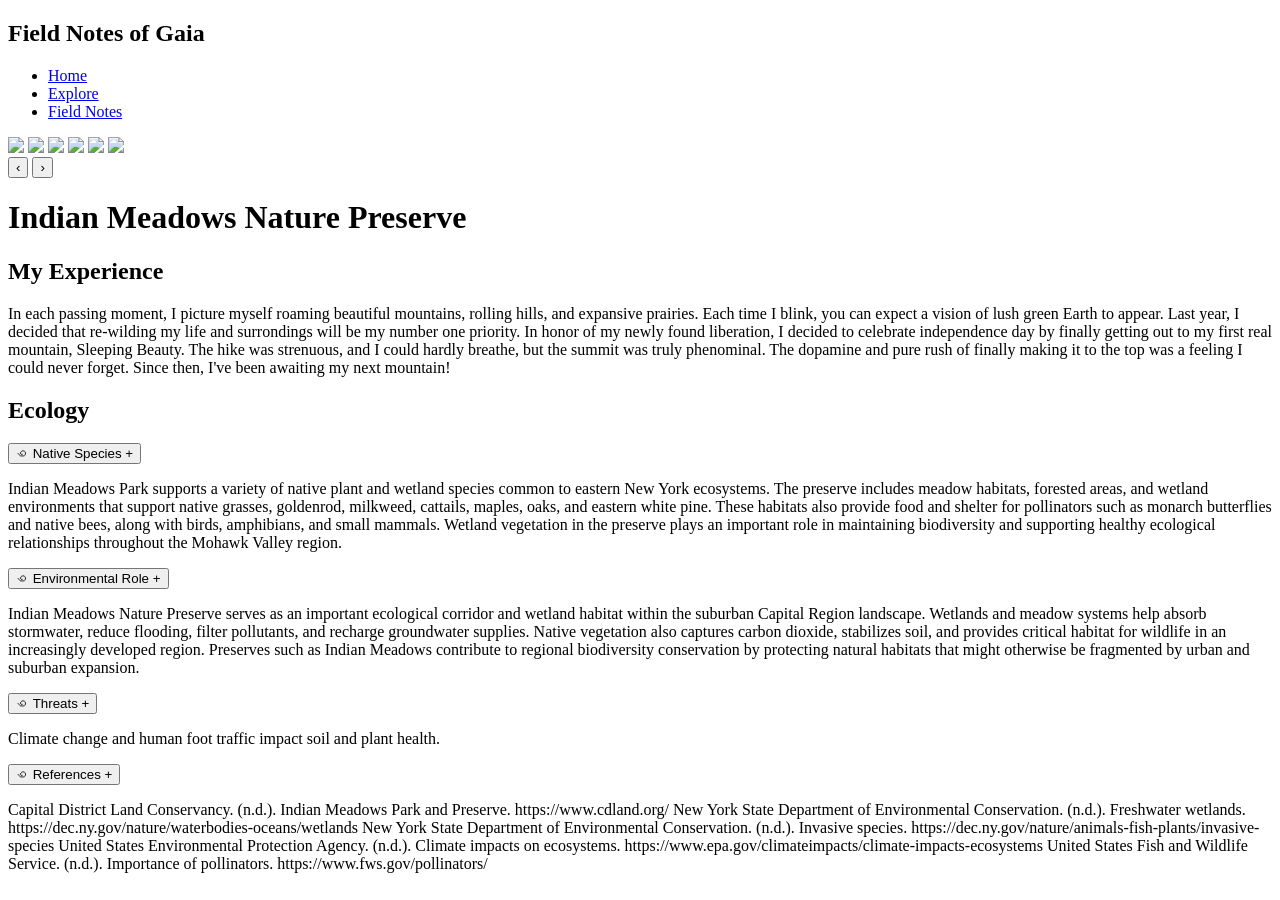
==== place2.html @ f4b52951 "Add files via upload" ====
<!DOCTYPE html>
<html lang="en">
<head> 
  <meta charset="UTF-8">
  <title>Place</title>
  <link rel="stylesheet" href="css/styles.css">
</head>
<body>

<nav>
  <h2>Field Notes of Gaia</h2>
  <ul>
    <li><a href="index.html">Home</a></li>
    <li><a href="explore.html">Explore</a></li>
    <li><a href="field-notes.html">Field Notes</a></li>
  </ul>
</nav>

<header class="place-hero-carousel">
    <div class="hero-track">
    <img src="images/idm1.jpg" class="hero-slide active">
    <img src="images/idm2.jpg" class="hero-slide">
    <img src="images/idm3.jpg" class="hero-slide">
    <img src="images/idm4.jpg" class="hero-slide">
    <img src="images/idm5.jpg" class="hero-slide">
    <img src="images/idm6.jpg" class="hero-slide">


  </div>

 <button class="hero-prev">‹</button>
 <button class="hero-next">›</button>

  <div class="hero-overlay">
  <h1>Indian Meadows Nature Preserve</h1>
</div>

</header>

<section class="place-content">
  <h2>My Experience</h2>
  <p></p>
  <p>
    In each passing moment, I picture myself roaming beautiful mountains, rolling hills, and expansive prairies. Each time I blink, you can expect
    a vision of lush green Earth to appear. Last year, I decided that re-wilding my life and surrondings will be my number one priority.  In honor of my newly found liberation, I decided to celebrate
    independence day by finally getting out to my first real mountain, Sleeping Beauty. The hike was strenuous, and I could hardly breathe, but the summit was truly phenominal. The dopamine and pure rush of finally 
    making it to the top was a feeling I could never forget. Since then, I've been awaiting my next mountain!
  </p>
</section>

<section class="ecology">
  <h2>Ecology</h2>

  <button class="toggle-btn">
    ꩜ Native Species <span class="arrow">+</span>
  </button>
  <div class="toggle-content">
    <p>Indian Meadows Park supports a variety of native plant and wetland species common to eastern New York ecosystems.
       The preserve includes meadow habitats, forested areas, and wetland environments that support native grasses, goldenrod, milkweed,
       cattails, maples, oaks, and eastern white pine. These habitats also provide food and shelter for pollinators such as monarch butterflies
       and native bees, along with birds, amphibians, and small mammals. Wetland vegetation in the preserve plays an important role in maintaining 
       biodiversity and supporting healthy ecological relationships throughout the Mohawk Valley region.
   </p>
  </div>

  <button class="toggle-btn">
    ꩜ Environmental Role <span class="arrow">+</span>

  </button>
  <div class="toggle-content">
    <p>Indian Meadows Nature Preserve serves as an important ecological corridor and wetland habitat within the suburban Capital Region landscape. Wetlands and meadow systems help absorb stormwater, reduce flooding, filter pollutants, and recharge groundwater supplies. Native vegetation also captures carbon dioxide, stabilizes soil, and provides critical habitat for wildlife in an increasingly developed region. Preserves such as Indian Meadows contribute to regional biodiversity conservation by protecting natural habitats that might otherwise be fragmented by urban and suburban expansion.</p>
  </div>

  <button class="toggle-btn">
    ꩜ Threats <span class="arrow">+</span>
   </button>
  <div class="toggle-content">
    <p>Climate change and human foot traffic impact soil and plant health.</p>
  </div>
  <button class="toggle-btn">
      ꩜ References <span class="arrow">+</span>
   </button>
  <div class="toggle-content">
    <p>Capital District Land Conservancy. (n.d.). Indian Meadows Park and Preserve. https://www.cdland.org/
     New York State Department of Environmental Conservation. (n.d.). Freshwater wetlands. https://dec.ny.gov/nature/waterbodies-oceans/wetlands
     New York State Department of Environmental Conservation. (n.d.). Invasive species. https://dec.ny.gov/nature/animals-fish-plants/invasive-species
     United States Environmental Protection Agency. (n.d.). Climate impacts on ecosystems. https://www.epa.gov/climateimpacts/climate-impacts-ecosystems
     United States Fish and Wildlife Service. (n.d.). Importance of pollinators. https://www.fws.gov/pollinators/
    </p>
  </div>
</section>

<script src="js/script.js"></script>
</body>
</html>
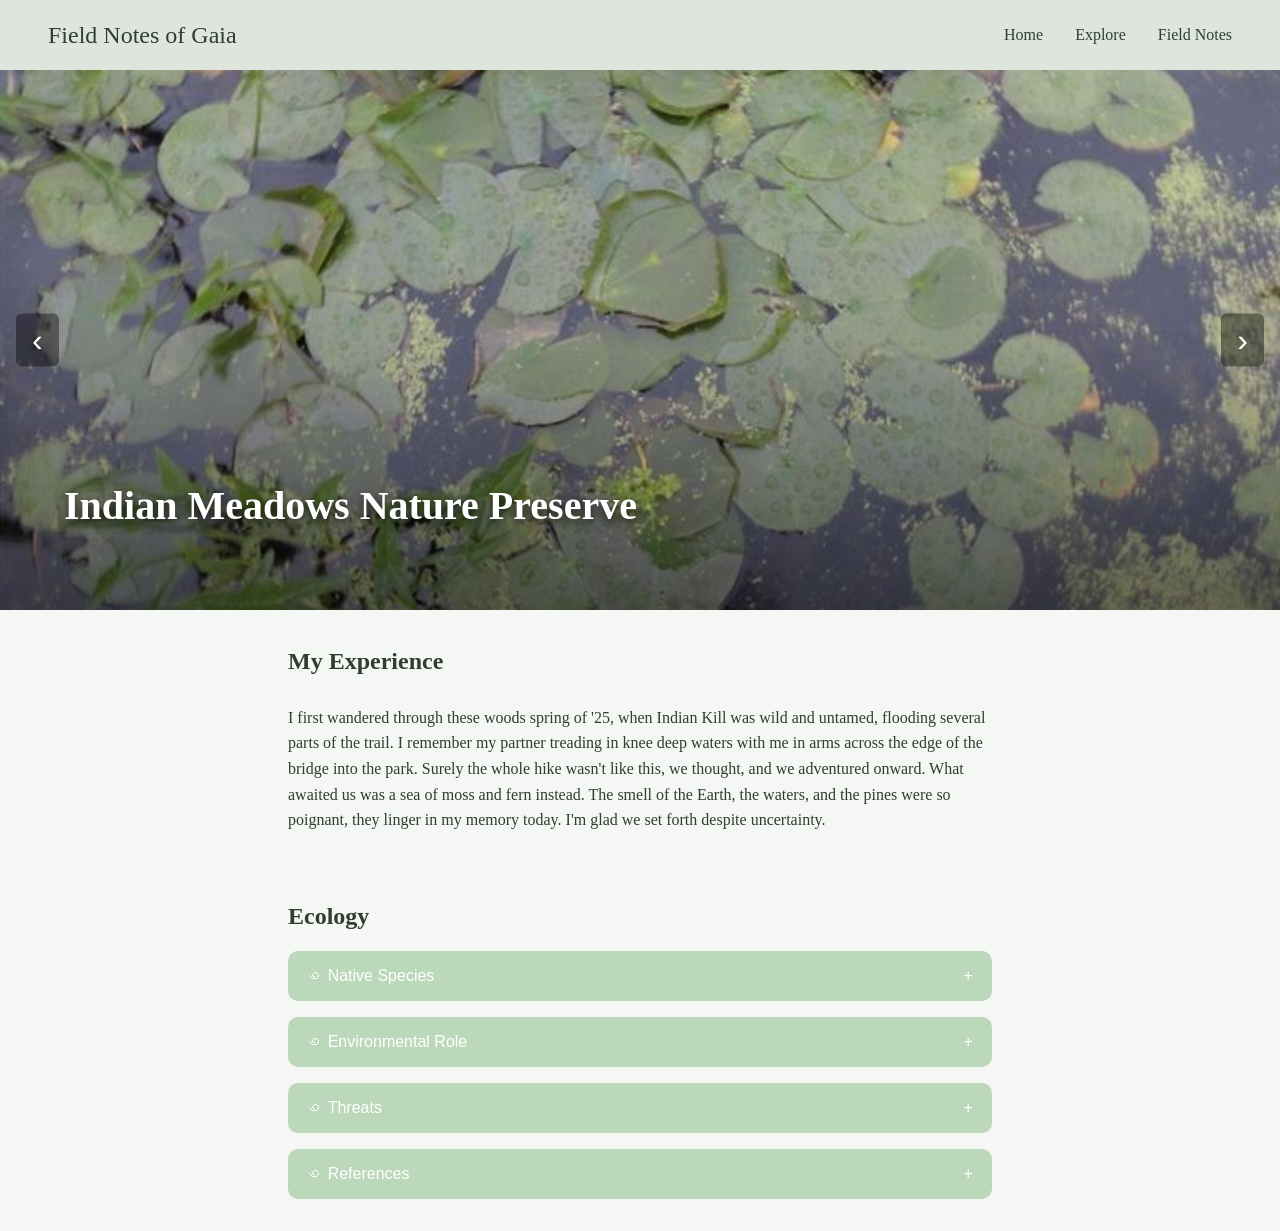
==== commit 2eee8b7a: "Revise content and structure of place2.html Updated the content and structure of place2.html to refl" ====
--- a/place2.html
+++ b/place2.html
@@ -41,10 +41,10 @@
   <h2>My Experience</h2>
   <p></p>
   <p>
-    In each passing moment, I picture myself roaming beautiful mountains, rolling hills, and expansive prairies. Each time I blink, you can expect
-    a vision of lush green Earth to appear. Last year, I decided that re-wilding my life and surrondings will be my number one priority.  In honor of my newly found liberation, I decided to celebrate
-    independence day by finally getting out to my first real mountain, Sleeping Beauty. The hike was strenuous, and I could hardly breathe, but the summit was truly phenominal. The dopamine and pure rush of finally 
-    making it to the top was a feeling I could never forget. Since then, I've been awaiting my next mountain!
+    I first wandered through these woods spring of '25, when Indian Kill was wild and untamed, flooding several parts of the trail. I remember my partner 
+    treading in knee deep waters with me in arms across the edge of the bridge into the park. Surely the whole hike wasn't like this, we thought, and we adventured onward.
+     What awaited us was a sea of moss and fern instead. The smell of the Earth, the waters, and the pines were so poignant, they linger in my memory today. 
+    I'm glad we set forth despite uncertainty. 
   </p>
 </section>
 
@@ -92,4 +92,4 @@
 
 <script src="js/script.js"></script>
 </body>
-</html>+</html>
--- a/css/styles.css
+++ b/css/styles.css
@@ -0,0 +1,380 @@
+/* RESET + BASE */
+* {
+  margin: 0;
+  padding: 0;
+  box-sizing: border-box;
+}
+
+body {
+  font-family: 'Playfair Display';
+  background: #f4f7f4;
+  color: #2f3e2f;
+  line-height: 1.6;
+}
+
+/* NAVBAR */
+nav {
+  display: flex;
+  justify-content: space-between;
+  align-items: center;
+  padding: 1rem 3rem;
+  background: #dde5dd;
+}
+
+nav h2 {
+  font-weight: 500;
+}
+
+nav ul {
+  display: flex;
+  gap: 2rem;
+  list-style: none;
+}
+
+nav a {
+  text-decoration: none;
+  color: #2f3e2f;
+}
+
+/* GENERAL LAYOUT */
+.page-title {
+  text-align: center;
+  margin: 2rem 0;
+}
+
+/* HOME PAGE HERO */
+
+.hero {
+  height: 80vh;
+  background: url('../images/hero.jpg') center/cover no-repeat;
+  background-position: center bottom;
+  display: flex;
+  align-items: center;
+  justify-content: center;
+  position: relative;
+}
+
+.hero::before {
+  content: "";
+  position: absolute;
+  inset: 0;
+}
+
+.hero-overlay {
+  position: relative;
+  text-align: center;
+  color: white;
+  max-width: 700px;
+  padding: 2rem;
+}
+
+.hero-overlay h1 {
+  font-size: 3rem;
+  margin-bottom: 1rem;
+  text-shadow: 0 4px 12px rgba(0,0,0,0.6);
+}
+
+.hero-button {
+  display: inline-block;
+  margin-top: 1.5rem;
+  padding: 0.8rem 1.5rem;
+  background: white;
+  color: #2f3e2f;
+  text-decoration: none;
+  border-radius: 30px;
+  font-weight: 500;
+  transition: transform 0.2s ease;
+}
+
+.hero-button:hover {
+  transform: translateY(-3px);
+}
+
+/*  HOME THEME CARDS */
+
+.home-intro {
+  max-width: 700px;
+  margin: 2rem auto;
+  text-align: center;
+  padding: 0 1.5rem;
+}
+
+.home-themes {
+  display: grid;
+  grid-template-columns: repeat(auto-fit, minmax(220px, 1fr));
+  gap: 1.5rem;
+  padding: 3rem 2rem;
+  max-width: 1000px;
+  margin: auto;
+}
+
+.theme-card {
+  background: white;
+  padding: 2rem;
+  border-radius: 14px;
+  border: 1px solid #b4c0b4;
+  text-align: center;
+  transition: transform 0.2s ease;
+}
+
+.theme-card:hover {
+  transform: translateY(-5px);
+}
+
+/* CAROUSEL*/
+
+.carousel {
+  display: flex;
+  justify-content: center;
+  align-items: center;
+  gap: 1rem;
+  margin: 3rem 0;
+}
+
+.carousel-track {
+  width: 300px;
+}
+
+.slide {
+  display: none;
+  text-align: center;
+}
+
+.slide img {
+  width: 100%;
+  border-radius: 10px;
+}
+
+.slide.active {
+  display: block;
+}
+
+/* FILTERS (EXPLORE)*/
+
+.filters {
+  display: flex;
+  justify-content: center;
+  gap: 1rem;
+  margin-bottom: 2rem;
+}
+
+.filter-btn {
+  padding: 0.5rem 1rem;
+  border: none;
+  background: #dde5dd;
+  cursor: pointer;
+  border-radius: 20px;
+}
+
+.filter-btn.active {
+  background: #2f3e2f;
+  color: white;
+}
+
+/* GRID + CARDS */
+
+.grid {
+  display: grid;
+  grid-template-columns: repeat(auto-fit, minmax(250px, 1fr));
+  padding: 2rem;
+  gap: 1.5rem;
+}
+
+.card {
+  background: white;
+  border-radius: 12px;
+  overflow: hidden;
+  text-decoration: none;
+  color: #2f3e2f;
+  transition: transform 0.2s ease;
+}
+
+.card:hover {
+  transform: scale(1.03);
+}
+
+.card img {
+  width: 100%;
+  height: 180px;
+  object-fit: cover;
+}
+
+.card h3 {
+  margin: 0.5rem 1rem;
+}
+
+.card p {
+  margin: 0 1rem 1rem;
+  font-size: 0.9rem;
+}
+
+/* PLACE PAGE HERO CAROUSEL*/
+
+.place-hero-carousel {
+  position: relative;
+  height: 60vh;
+  overflow: hidden;
+}
+
+.hero-track {
+  height: 100%;
+}
+
+.hero-slide {
+  position: absolute;
+  width: 100%;
+  height: 100%;
+  object-fit: cover;
+  display: none;
+}
+
+.hero-slide.active {
+  display: block;
+}
+
+/* Overlay text */
+.hero-overlay {
+  position: absolute;
+  bottom: 2rem;
+  left: 2rem;
+  color: white;
+  z-index: 2;
+}
+
+.hero-overlay h1 {
+  font-size: 2.5rem;
+  margin-bottom: 0.5rem;
+  text-shadow: 0 4px 10px rgba(0,0,0,0.7);
+}
+
+.hero-overlay p {
+  font-size: 1.1rem;
+  text-shadow: 0 2px 8px rgba(0,0,0,0.7);
+}
+
+/* Gradient overlay */
+.place-hero-carousel::after {
+  content: "";
+  position: absolute;
+  inset: 0;
+  background: linear-gradient(
+    to top,
+    rgba(0,0,0,0.5),
+    rgba(0,0,0,0.1),
+    transparent
+  );
+}
+
+/* Buttons */
+.hero-prev,
+.hero-next {
+  position: absolute;
+  top: 50%;
+  transform: translateY(-50%);
+  background: rgba(0,0,0,0.4);
+  border: none;
+  color: white;
+  font-size: 2rem;
+  padding: 0.5rem 1rem;
+  cursor: pointer;
+  z-index: 3;
+}
+
+.hero-prev { left: 1rem; }
+.hero-next { right: 1rem; }
+
+/* PLACE CONTENT */
+
+.place-content {
+  padding: 2rem 3rem;
+  max-width: 800px;
+  margin: auto;
+}
+
+.place-content h2 {
+  margin-bottom: 1.5rem;
+}
+
+/* ECOLOGY TOGGLES */
+
+.ecology {
+  padding: 2rem 3rem;
+  max-width: 800px;
+  margin: auto;
+}
+
+.toggle-btn {
+  width: 100%;
+  text-align: left;
+  padding: 1rem 1.2rem;
+  margin-top: 1rem;
+  border: none;
+  background: #bbd8bb;
+  cursor: pointer;
+  border-radius: 10px;
+
+  font-size: 1rem;
+  font-weight: 500;
+
+  display: flex;
+  justify-content: space-between;
+  align-items: center;
+
+  transition: background 0.2s ease;
+}
+
+.toggle-btn:hover {
+  background: #cdd8cd;
+}
+
+.toggle-content {
+  display: none;
+  padding: 1rem;
+  background: #dee7de;
+  border-radius: 8px;
+}
+
+/* FIELD NOTES */
+
+.notes-container {
+  max-width: 700px;
+  margin: 2rem auto;
+  padding: 2rem;
+  background: white;
+  border-radius: 12px;
+}
+
+.prompt {
+  margin-bottom: 1rem;
+  font-style: italic;
+}
+
+textarea {
+  width: 100%;
+  height: 150px;
+  padding: 1rem;
+  border-radius: 10px;
+  border: 1px solid #ccc;
+  resize: none;
+  font-size: 1rem;
+}
+
+.notes-footer {
+  display: flex;
+  justify-content: space-between;
+  margin-top: 0.5rem;
+}
+
+#charCount {
+  font-size: 0.9rem;
+  color: #666;
+}
+
+button {
+  background: #2f3e2f;
+  color: white;
+  border: none;
+  padding: 0.4rem 1rem;
+  border-radius: 6px;
+  cursor: pointer;
+}
